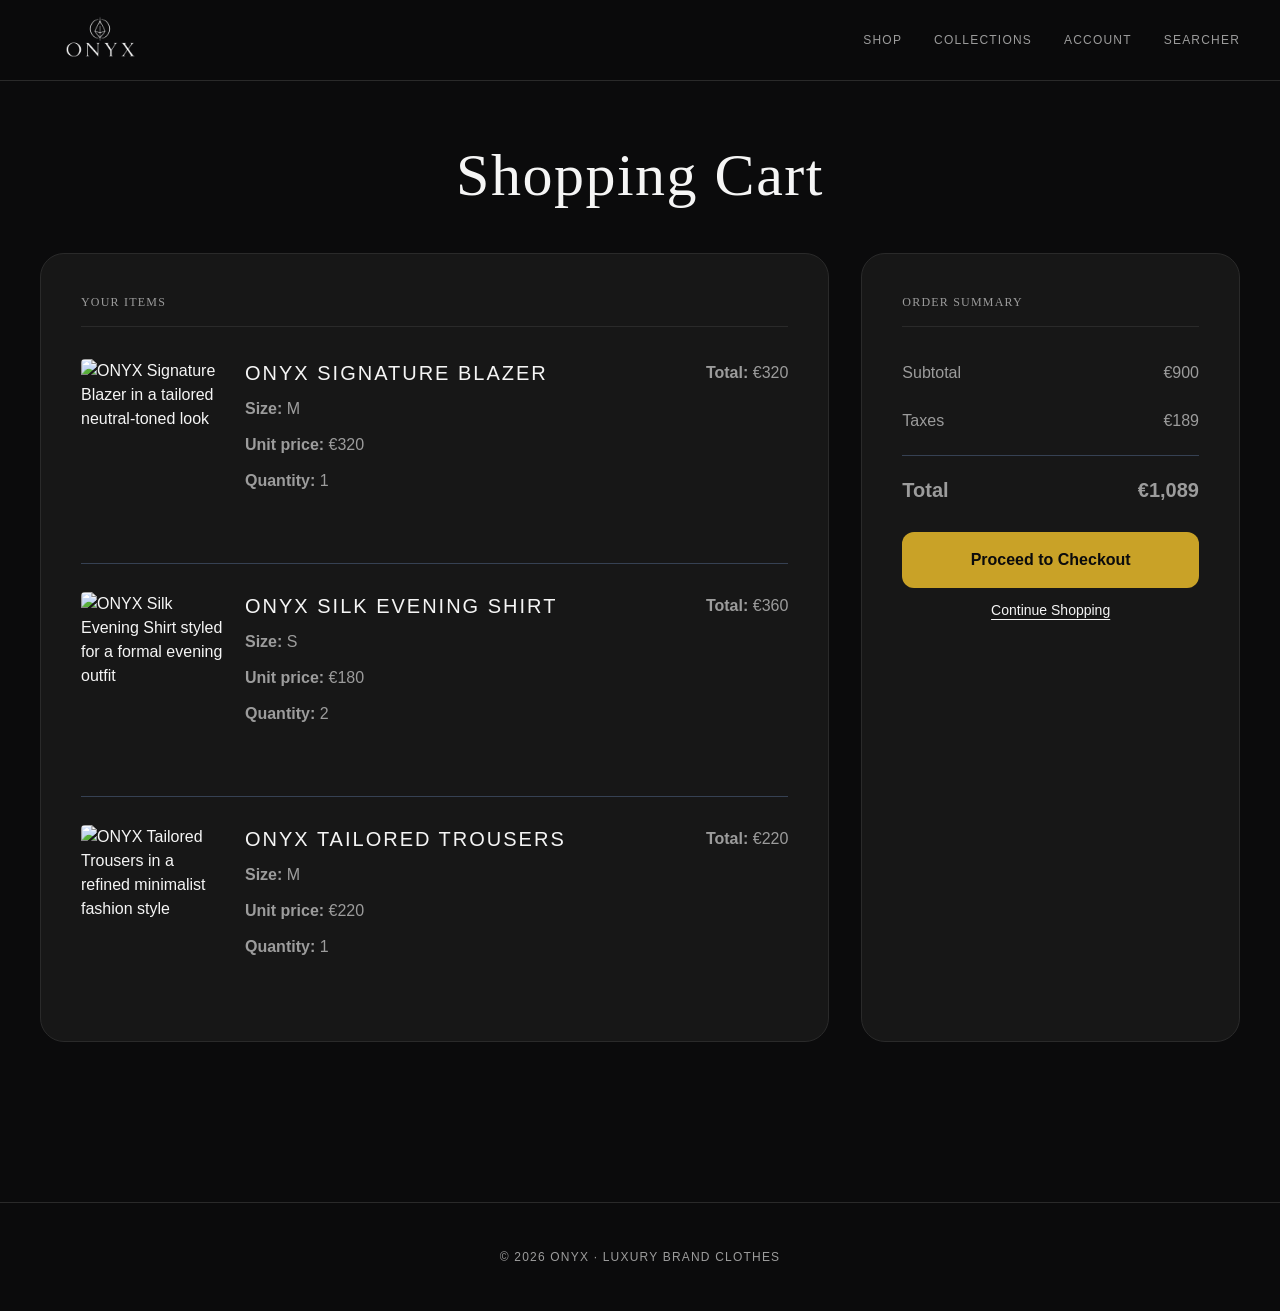
==== cart.html @ 888a8163 "Agrega carrito responsive con resumen del pedido" ====
<!DOCTYPE html>
<html lang="en">

<head>
    <meta charset="UTF-8">
    <meta name="viewport" content="width=device-width, initial-scale=1.0">
    <title>ONYX | Shopping Cart</title>

    <link rel="stylesheet" href="output.css">

    <link rel="preconnect" href="https://fonts.googleapis.com">
    <link rel="preconnect" href="https://fonts.gstatic.com" crossorigin>
    <link rel="stylesheet" href="https://fonts.googleapis.com/css2?family=Cormorant+Garamond:wght@300;400;500;600;700&display=swap">
</head>

<body>

    <!-- ================= NAVBAR ================= -->

    <header class="navbar">

        <div class="container-page nav-content">

            <a href="X" class="logo">
                <img src="ONYX_sin_fondo_en_blanco-removebg-preview.png" alt="ONYX logo" class="h-30 w-30 object-contain">
                <span class="logo-text"></span>
            </a>

            <nav aria-label="Main Navigation">

                <ul class="nav-links">

                    <li><a href="#">Shop</a></li>
                    <li><a href="#">Collections</a></li>
                    <li><a href="#">Account</a></li>
                    <li><a href="#">Searcher</a></li>

                </ul>

            </nav>

        </div>

    </header>

    <!-- ================= MAIN ================= -->

    <main class="container-page py-16">

        <h1 class="mb-12 text-center">
            Shopping Cart
        </h1>

        <div class="grid gap-8 md:grid-cols-3">

            <section aria-labelledby="your-items-heading" class="card md:col-span-2">

                <h2 id="your-items-heading" class="section-title">
                    Your Items
                </h2>

                <div class="space-y-7">

                    <article class="flex flex-col gap-4 border-b border-gray-700 pb-7 sm:flex-row sm:items-start sm:gap-5">

                        <img src="https://images.unsplash.com/photo-1594938298603-c8148c4dae35?auto=format&fit=crop&w=600&q=80" alt="ONYX Signature Blazer in a tailored neutral-toned look" class="h-44 w-full rounded object-cover sm:h-40 sm:w-32 sm:flex-shrink-0 md:h-44 md:w-36">

                        <div class="min-w-0 flex-1 space-y-2">

                            <h3 class="text-xl font-medium">
                                ONYX Signature Blazer
                            </h3>

                            <p>
                                <span class="font-semibold">Size:</span> M
                            </p>

                            <p>
                                <span class="font-semibold">Unit price:</span> €320
                            </p>

                            <p>
                                <span class="font-semibold">Quantity:</span> 1
                            </p>

                        </div>

                        <p class="sm:w-24 sm:self-start sm:text-right">
                            <span class="font-semibold">Total:</span> €320
                        </p>

                    </article>

                    <article class="flex flex-col gap-4 border-b border-gray-700 pb-7 sm:flex-row sm:items-start sm:gap-5">

                        <img src="https://images.unsplash.com/photo-1521572163474-6864f9cf17ab?auto=format&fit=crop&w=600&q=80" alt="ONYX Silk Evening Shirt styled for a formal evening outfit" class="h-44 w-full rounded object-cover sm:h-40 sm:w-32 sm:flex-shrink-0 md:h-44 md:w-36">

                        <div class="min-w-0 flex-1 space-y-2">

                            <h3 class="text-xl font-medium">
                                ONYX Silk Evening Shirt
                            </h3>

                            <p>
                                <span class="font-semibold">Size:</span> S
                            </p>

                            <p>
                                <span class="font-semibold">Unit price:</span> €180
                            </p>

                            <p>
                                <span class="font-semibold">Quantity:</span> 2
                            </p>

                        </div>

                        <p class="sm:w-24 sm:self-start sm:text-right">
                            <span class="font-semibold">Total:</span> €360
                        </p>

                    </article>

                    <article class="flex flex-col gap-4 sm:flex-row sm:items-start sm:gap-5">

                        <img src="https://images.pexels.com/photos/1300550/pexels-photo-1300550.jpeg?auto=compress&cs=tinysrgb&w=600" alt="ONYX Tailored Trousers in a refined minimalist fashion style" class="h-44 w-full rounded object-cover sm:h-40 sm:w-32 sm:flex-shrink-0 md:h-44 md:w-36">

                        <div class="min-w-0 flex-1 space-y-2">

                            <h3 class="text-xl font-medium">
                                ONYX Tailored Trousers
                            </h3>

                            <p>
                                <span class="font-semibold">Size:</span> M
                            </p>

                            <p>
                                <span class="font-semibold">Unit price:</span> €220
                            </p>

                            <p>
                                <span class="font-semibold">Quantity:</span> 1
                            </p>

                        </div>

                        <p class="sm:w-24 sm:self-start sm:text-right">
                            <span class="font-semibold">Total:</span> €220
                        </p>

                    </article>

                </div>

            </section>

            <aside aria-labelledby="order-summary-heading" class="card">

                <h2 id="order-summary-heading" class="section-title">
                    Order Summary
                </h2>

                <div class="space-y-5">

                    <p class="flex items-center justify-between">
                        <span>Subtotal</span>
                        <span>€900</span>
                    </p>

                    <p class="flex items-center justify-between">
                        <span>Taxes</span>
                        <span>€189</span>
                    </p>

                    <hr class="border-gray-700">

                    <p class="flex items-center justify-between text-xl font-semibold">
                        <span>Total</span>
                        <span>€1,089</span>
                    </p>

                    <div class="space-y-3 pt-2">

                        <a href="indexformulario.html" class="btn-primary block w-full text-center">
                            Proceed to Checkout
                        </a>

                        <a href="#" class="block text-center text-sm underline underline-offset-4">
                            Continue Shopping
                        </a>

                    </div>

                </div>

            </aside>

        </div>

    </main>

    <!-- ================= FOOTER ================= -->

    <footer class="footer">

        <div class="container-page footer-content">

            <p>© 2026 ONYX · Luxury Brand Clothes</p>

        </div>

    </footer>

</body>

</html>
---- output.css ----
/*! tailwindcss v4.3.3 | MIT License | https://tailwindcss.com */
@layer properties;
@layer theme, base, components, utilities;
@layer theme {
  :root, :host {
    --font-sans: "Inter", Arial, sans-serif;
    --font-serif: "Playfair Display", Georgia, serif;
    --font-mono: ui-monospace, SFMono-Regular, Menlo, Monaco, Consolas, "Liberation Mono",
      "Courier New", monospace;
    --color-gray-700: oklch(37.3% 0.034 259.733);
    --spacing: 0.25rem;
    --container-7xl: 80rem;
    --text-xs: 0.75rem;
    --text-xs--line-height: calc(1 / 0.75);
    --text-sm: 0.875rem;
    --text-sm--line-height: calc(1.25 / 0.875);
    --text-base: 1rem;
    --text-base--line-height: calc(1.5 / 1);
    --text-lg: 1.125rem;
    --text-lg--line-height: calc(1.75 / 1.125);
    --text-xl: 1.25rem;
    --text-xl--line-height: calc(1.75 / 1.25);
    --text-2xl: 1.5rem;
    --text-2xl--line-height: calc(2 / 1.5);
    --text-3xl: 1.875rem;
    --text-3xl--line-height: calc(2.25 / 1.875);
    --text-4xl: 2.25rem;
    --text-4xl--line-height: calc(2.5 / 2.25);
    --text-6xl: 3.75rem;
    --text-6xl--line-height: 1;
    --font-weight-medium: 500;
    --font-weight-semibold: 600;
    --tracking-wide: 0.025em;
    --tracking-widest: 0.1em;
    --radius-xl: 0.75rem;
    --radius-2xl: 1rem;
    --radius-3xl: 1.5rem;
    --blur-md: 12px;
    --default-transition-duration: 150ms;
    --default-transition-timing-function: cubic-bezier(0.4, 0, 0.2, 1);
    --default-font-family: var(--font-sans);
    --default-mono-font-family: var(--font-mono);
    --color-onyx: #0B0B0C;
    --color-surface: #171717;
    --color-surface-light: #242424;
    --color-border: #2A2A2A;
    --color-gold: #C9A227;
    --color-gold-light: #E0C15A;
    --color-text: #F5F5F5;
    --color-muted: #9C9C9C;
    --color-error: #DC2626;
  }
}
@layer base {
  *, ::after, ::before, ::backdrop, ::file-selector-button {
    box-sizing: border-box;
    margin: 0;
    padding: 0;
    border: 0 solid;
  }
  html, :host {
    line-height: 1.5;
    -webkit-text-size-adjust: 100%;
    tab-size: 4;
    font-family: var(--default-font-family, -apple-system, BlinkMacSystemFont, "Segoe UI", Roboto, "Helvetica Neue", "Noto Sans", Arial, sans-serif, "Apple Color Emoji", "Segoe UI Emoji", "Segoe UI Symbol", "Noto Color Emoji");
    font-feature-settings: var(--default-font-feature-settings, normal);
    font-variation-settings: var(--default-font-variation-settings, normal);
    -webkit-tap-highlight-color: transparent;
  }
  hr {
    height: 0;
    color: inherit;
    border-top-width: 1px;
  }
  abbr:where([title]) {
    -webkit-text-decoration: underline dotted;
    text-decoration: underline dotted;
  }
  h1, h2, h3, h4, h5, h6 {
    font-size: inherit;
    font-weight: inherit;
  }
  a {
    color: inherit;
    -webkit-text-decoration: inherit;
    text-decoration: inherit;
  }
  b, strong {
    font-weight: bolder;
  }
  code, kbd, samp, pre {
    font-family: var(--default-mono-font-family, ui-monospace, SFMono-Regular, Menlo, Monaco, Consolas, "Liberation Mono", "Courier New", monospace);
    font-feature-settings: var(--default-mono-font-feature-settings, normal);
    font-variation-settings: var(--default-mono-font-variation-settings, normal);
    font-size: 1em;
  }
  small {
    font-size: 80%;
  }
  sub, sup {
    font-size: 75%;
    line-height: 0;
    position: relative;
    vertical-align: baseline;
  }
  sub {
    bottom: -0.25em;
  }
  sup {
    top: -0.5em;
  }
  table {
    text-indent: 0;
    border-color: inherit;
    border-collapse: collapse;
  }
  :-moz-focusring:where(:not(iframe)) {
    outline: auto;
  }
  progress {
    vertical-align: baseline;
  }
  summary {
    display: list-item;
  }
  ol, ul, menu {
    list-style: none;
  }
  img, svg, video, canvas, audio, iframe, embed, object {
    display: block;
    vertical-align: middle;
  }
  img, video {
    max-width: 100%;
    height: auto;
  }
  button, input, select, optgroup, textarea, ::file-selector-button {
    font: inherit;
    font-feature-settings: inherit;
    font-variation-settings: inherit;
    letter-spacing: inherit;
    color: inherit;
    border-radius: 0;
    background-color: transparent;
    opacity: 1;
  }
  :where(select:is([multiple], [size])) optgroup {
    font-weight: bolder;
  }
  :where(select:is([multiple], [size])) optgroup option {
    padding-inline-start: 20px;
  }
  ::file-selector-button {
    margin-inline-end: 4px;
  }
  ::placeholder {
    opacity: 1;
  }
  @supports (not (-webkit-appearance: -apple-pay-button))  or (contain-intrinsic-size: 1px) {
    ::placeholder {
      color: currentcolor;
      @supports (color: color-mix(in lab, red, red)) {
        color: color-mix(in oklab, currentcolor 50%, transparent);
      }
    }
  }
  textarea {
    resize: vertical;
  }
  ::-webkit-search-decoration {
    -webkit-appearance: none;
  }
  ::-webkit-date-and-time-value {
    min-height: 1lh;
    text-align: inherit;
  }
  ::-webkit-datetime-edit {
    display: inline-flex;
  }
  ::-webkit-datetime-edit-fields-wrapper {
    padding: 0;
  }
  ::-webkit-datetime-edit, ::-webkit-datetime-edit-year-field, ::-webkit-datetime-edit-month-field, ::-webkit-datetime-edit-day-field, ::-webkit-datetime-edit-hour-field, ::-webkit-datetime-edit-minute-field, ::-webkit-datetime-edit-second-field, ::-webkit-datetime-edit-millisecond-field, ::-webkit-datetime-edit-meridiem-field {
    padding-block: 0;
  }
  ::-webkit-calendar-picker-indicator {
    line-height: 1;
  }
  :-moz-ui-invalid {
    box-shadow: none;
  }
  button, input:where([type="button"], [type="reset"], [type="submit"]), ::file-selector-button {
    appearance: button;
  }
  ::-webkit-inner-spin-button, ::-webkit-outer-spin-button {
    height: auto;
  }
  [hidden]:where(:not([hidden="until-found"])) {
    display: none !important;
  }
}
@layer utilities {
  .mb-12 {
    margin-bottom: calc(var(--spacing) * 12);
  }
  .block {
    display: block;
  }
  .flex {
    display: flex;
  }
  .grid {
    display: grid;
  }
  .h-30 {
    height: calc(var(--spacing) * 30);
  }
  .h-44 {
    height: calc(var(--spacing) * 44);
  }
  .w-30 {
    width: calc(var(--spacing) * 30);
  }
  .w-full {
    width: 100%;
  }
  .min-w-0 {
    min-width: 0px;
  }
  .flex-1 {
    flex: 1;
  }
  .flex-col {
    flex-direction: column;
  }
  .items-center {
    align-items: center;
  }
  .justify-between {
    justify-content: space-between;
  }
  .gap-4 {
    gap: calc(var(--spacing) * 4);
  }
  .gap-6 {
    gap: calc(var(--spacing) * 6);
  }
  .gap-8 {
    gap: calc(var(--spacing) * 8);
  }
  :where(.space-y-2 > :not(:last-child)) {
    --tw-space-y-reverse: 0;
    margin-block-start: calc(calc(var(--spacing) * 2) * var(--tw-space-y-reverse));
    margin-block-end: calc(calc(var(--spacing) * 2) * calc(1 - var(--tw-space-y-reverse)));
  }
  :where(.space-y-3 > :not(:last-child)) {
    --tw-space-y-reverse: 0;
    margin-block-start: calc(calc(var(--spacing) * 3) * var(--tw-space-y-reverse));
    margin-block-end: calc(calc(var(--spacing) * 3) * calc(1 - var(--tw-space-y-reverse)));
  }
  :where(.space-y-5 > :not(:last-child)) {
    --tw-space-y-reverse: 0;
    margin-block-start: calc(calc(var(--spacing) * 5) * var(--tw-space-y-reverse));
    margin-block-end: calc(calc(var(--spacing) * 5) * calc(1 - var(--tw-space-y-reverse)));
  }
  :where(.space-y-6 > :not(:last-child)) {
    --tw-space-y-reverse: 0;
    margin-block-start: calc(calc(var(--spacing) * 6) * var(--tw-space-y-reverse));
    margin-block-end: calc(calc(var(--spacing) * 6) * calc(1 - var(--tw-space-y-reverse)));
  }
  :where(.space-y-7 > :not(:last-child)) {
    --tw-space-y-reverse: 0;
    margin-block-start: calc(calc(var(--spacing) * 7) * var(--tw-space-y-reverse));
    margin-block-end: calc(calc(var(--spacing) * 7) * calc(1 - var(--tw-space-y-reverse)));
  }
  :where(.space-y-10 > :not(:last-child)) {
    --tw-space-y-reverse: 0;
    margin-block-start: calc(calc(var(--spacing) * 10) * var(--tw-space-y-reverse));
    margin-block-end: calc(calc(var(--spacing) * 10) * calc(1 - var(--tw-space-y-reverse)));
  }
  .rounded {
    border-radius: 0.25rem;
  }
  .border-b {
    border-bottom-style: var(--tw-border-style);
    border-bottom-width: 1px;
  }
  .border-gray-700 {
    border-color: var(--color-gray-700);
  }
  .object-contain {
    object-fit: contain;
  }
  .object-cover {
    object-fit: cover;
  }
  .py-16 {
    padding-block: calc(var(--spacing) * 16);
  }
  .pt-2 {
    padding-top: calc(var(--spacing) * 2);
  }
  .pb-7 {
    padding-bottom: calc(var(--spacing) * 7);
  }
  .text-center {
    text-align: center;
  }
  .text-3xl {
    font-size: var(--text-3xl);
    line-height: var(--tw-leading, var(--text-3xl--line-height));
  }
  .text-lg {
    font-size: var(--text-lg);
    line-height: var(--tw-leading, var(--text-lg--line-height));
  }
  .text-sm {
    font-size: var(--text-sm);
    line-height: var(--tw-leading, var(--text-sm--line-height));
  }
  .text-xl {
    font-size: var(--text-xl);
    line-height: var(--tw-leading, var(--text-xl--line-height));
  }
  .font-medium {
    --tw-font-weight: var(--font-weight-medium);
    font-weight: var(--font-weight-medium);
  }
  .font-semibold {
    --tw-font-weight: var(--font-weight-semibold);
    font-weight: var(--font-weight-semibold);
  }
  .tracking-\[0\.3em\] {
    --tw-tracking: 0.3em;
    letter-spacing: 0.3em;
  }
  .underline {
    text-decoration-line: underline;
  }
  .underline-offset-4 {
    text-underline-offset: 4px;
  }
  @media (width >= 40rem) {
    .sm\:h-40 {
      height: calc(var(--spacing) * 40);
    }
    .sm\:w-24 {
      width: calc(var(--spacing) * 24);
    }
    .sm\:w-32 {
      width: calc(var(--spacing) * 32);
    }
    .sm\:flex-shrink-0 {
      flex-shrink: 0;
    }
    .sm\:flex-row {
      flex-direction: row;
    }
    .sm\:items-start {
      align-items: flex-start;
    }
    .sm\:gap-5 {
      gap: calc(var(--spacing) * 5);
    }
    .sm\:self-start {
      align-self: flex-start;
    }
    .sm\:text-right {
      text-align: right;
    }
  }
  @media (width >= 48rem) {
    .md\:col-span-2 {
      grid-column: span 2 / span 2;
    }
    .md\:h-44 {
      height: calc(var(--spacing) * 44);
    }
    .md\:w-36 {
      width: calc(var(--spacing) * 36);
    }
    .md\:grid-cols-2 {
      grid-template-columns: repeat(2, minmax(0, 1fr));
    }
    .md\:grid-cols-3 {
      grid-template-columns: repeat(3, minmax(0, 1fr));
    }
  }
}
@layer base {
  html {
    scroll-behavior: smooth;
  }
  body {
    background-color: var(--color-onyx);
    font-family: var(--font-sans);
    color: var(--color-text);
    -webkit-font-smoothing: antialiased;
    -moz-osx-font-smoothing: grayscale;
  }
  h1 {
    font-family: var(--font-serif);
    font-size: var(--text-4xl);
    line-height: var(--tw-leading, var(--text-4xl--line-height));
    --tw-font-weight: var(--font-weight-medium);
    font-weight: var(--font-weight-medium);
    --tw-tracking: var(--tracking-wide);
    letter-spacing: var(--tracking-wide);
    @media (width >= 64rem) {
      font-size: var(--text-6xl);
      line-height: var(--tw-leading, var(--text-6xl--line-height));
    }
  }
  h2 {
    font-family: var(--font-serif);
    font-size: var(--text-2xl);
    line-height: var(--tw-leading, var(--text-2xl--line-height));
    --tw-font-weight: var(--font-weight-medium);
    font-weight: var(--font-weight-medium);
    --tw-tracking: var(--tracking-wide);
    letter-spacing: var(--tracking-wide);
    @media (width >= 64rem) {
      font-size: var(--text-3xl);
      line-height: var(--tw-leading, var(--text-3xl--line-height));
    }
  }
  h3 {
    font-size: var(--text-base);
    line-height: var(--tw-leading, var(--text-base--line-height));
    --tw-font-weight: var(--font-weight-medium);
    font-weight: var(--font-weight-medium);
    --tw-tracking: var(--tracking-widest);
    letter-spacing: var(--tracking-widest);
    text-transform: uppercase;
  }
  p {
    --tw-leading: calc(var(--spacing) * 7);
    line-height: calc(var(--spacing) * 7);
    color: var(--color-muted);
  }
  a {
    transition-property: color, background-color, border-color, outline-color, text-decoration-color, fill, stroke, --tw-gradient-from, --tw-gradient-via, --tw-gradient-to, opacity, box-shadow, transform, translate, scale, rotate, filter, -webkit-backdrop-filter, backdrop-filter, display, content-visibility, overlay, pointer-events;
    transition-timing-function: var(--tw-ease, var(--default-transition-timing-function));
    transition-duration: var(--tw-duration, var(--default-transition-duration));
    --tw-duration: 300ms;
    transition-duration: 300ms;
  }
}
@layer components {
  .container-page {
    margin-inline: auto;
    max-width: var(--container-7xl);
    padding-inline: calc(var(--spacing) * 6);
    @media (width >= 64rem) {
      padding-inline: calc(var(--spacing) * 10);
    }
  }
  .navbar {
    position: sticky;
    top: 0px;
    z-index: 50;
    border-bottom-style: var(--tw-border-style);
    border-bottom-width: 1px;
    border-color: var(--color-border);
    background-color: color-mix(in srgb, #0B0B0C 90%, transparent);
    @supports (color: color-mix(in lab, red, red)) {
      background-color: color-mix(in oklab, var(--color-onyx) 90%, transparent);
    }
    --tw-backdrop-blur: blur(var(--blur-md));
    -webkit-backdrop-filter: var(--tw-backdrop-blur,) var(--tw-backdrop-brightness,) var(--tw-backdrop-contrast,) var(--tw-backdrop-grayscale,) var(--tw-backdrop-hue-rotate,) var(--tw-backdrop-invert,) var(--tw-backdrop-opacity,) var(--tw-backdrop-saturate,) var(--tw-backdrop-sepia,);
    backdrop-filter: var(--tw-backdrop-blur,) var(--tw-backdrop-brightness,) var(--tw-backdrop-contrast,) var(--tw-backdrop-grayscale,) var(--tw-backdrop-hue-rotate,) var(--tw-backdrop-invert,) var(--tw-backdrop-opacity,) var(--tw-backdrop-saturate,) var(--tw-backdrop-sepia,);
  }
  .nav-content {
    display: flex;
    height: calc(var(--spacing) * 20);
    align-items: center;
    justify-content: space-between;
  }
  .nav-logo {
    font-family: var(--font-serif);
    font-size: var(--text-xl);
    line-height: var(--tw-leading, var(--text-xl--line-height));
    --tw-tracking: 0.2em;
    letter-spacing: 0.2em;
    color: var(--color-text);
    text-transform: uppercase;
  }
  .nav-links {
    display: flex;
    gap: calc(var(--spacing) * 8);
    font-size: var(--text-xs);
    line-height: var(--tw-leading, var(--text-xs--line-height));
    --tw-tracking: var(--tracking-widest);
    letter-spacing: var(--tracking-widest);
    text-transform: uppercase;
  }
  .nav-links a {
    color: var(--color-muted);
    &:hover {
      @media (hover: hover) {
        color: var(--color-gold);
      }
    }
  }
  .hero {
    display: flex;
    flex-direction: column;
    align-items: center;
    justify-content: center;
    gap: calc(var(--spacing) * 6);
    padding-block: calc(var(--spacing) * 32);
    text-align: center;
    @media (width >= 64rem) {
      padding-block: calc(var(--spacing) * 40);
    }
  }
  .hero-eyebrow {
    font-size: var(--text-xs);
    line-height: var(--tw-leading, var(--text-xs--line-height));
    --tw-tracking: 0.3em;
    letter-spacing: 0.3em;
    color: var(--color-gold);
    text-transform: uppercase;
  }
  .btn-primary {
    width: 100%;
    border-radius: var(--radius-xl);
    background-color: var(--color-gold);
    padding-block: calc(var(--spacing) * 4);
    --tw-font-weight: var(--font-weight-semibold);
    font-weight: var(--font-weight-semibold);
    color: var(--color-onyx);
    transition-property: color, background-color, border-color, outline-color, text-decoration-color, fill, stroke, --tw-gradient-from, --tw-gradient-via, --tw-gradient-to, opacity, box-shadow, transform, translate, scale, rotate, filter, -webkit-backdrop-filter, backdrop-filter, display, content-visibility, overlay, pointer-events;
    transition-timing-function: var(--tw-ease, var(--default-transition-timing-function));
    transition-duration: var(--tw-duration, var(--default-transition-duration));
    --tw-duration: 300ms;
    transition-duration: 300ms;
    &:hover {
      @media (hover: hover) {
        scale: 1.02;
      }
    }
    &:hover {
      @media (hover: hover) {
        background-color: var(--color-gold-light);
      }
    }
  }
  .btn-outline {
    width: 100%;
    border-radius: var(--radius-xl);
    border-style: var(--tw-border-style);
    border-width: 1px;
    border-color: var(--color-border);
    background-color: transparent;
    padding-block: calc(var(--spacing) * 4);
    --tw-font-weight: var(--font-weight-semibold);
    font-weight: var(--font-weight-semibold);
    color: var(--color-text);
    transition-property: color, background-color, border-color, outline-color, text-decoration-color, fill, stroke, --tw-gradient-from, --tw-gradient-via, --tw-gradient-to, opacity, box-shadow, transform, translate, scale, rotate, filter, -webkit-backdrop-filter, backdrop-filter, display, content-visibility, overlay, pointer-events;
    transition-timing-function: var(--tw-ease, var(--default-transition-timing-function));
    transition-duration: var(--tw-duration, var(--default-transition-duration));
    --tw-duration: 300ms;
    transition-duration: 300ms;
    &:hover {
      @media (hover: hover) {
        border-color: var(--color-gold);
      }
    }
    &:hover {
      @media (hover: hover) {
        color: var(--color-gold);
      }
    }
  }
  .btn-link {
    display: inline-flex;
    align-items: center;
    gap: calc(var(--spacing) * 2);
    border-bottom-style: var(--tw-border-style);
    border-bottom-width: 1px;
    border-color: transparent;
    font-size: var(--text-sm);
    line-height: var(--tw-leading, var(--text-sm--line-height));
    --tw-tracking: var(--tracking-widest);
    letter-spacing: var(--tracking-widest);
    color: var(--color-text);
    text-transform: uppercase;
    &:hover {
      @media (hover: hover) {
        border-color: var(--color-gold);
      }
    }
    &:hover {
      @media (hover: hover) {
        color: var(--color-gold);
      }
    }
  }
  .card {
    border-radius: var(--radius-3xl);
    border-style: var(--tw-border-style);
    border-width: 1px;
    border-color: var(--color-border);
    background-color: var(--color-surface);
    padding: calc(var(--spacing) * 10);
  }
  .product-grid {
    display: grid;
    grid-template-columns: repeat(2, minmax(0, 1fr));
    gap: calc(var(--spacing) * 6);
    @media (width >= 64rem) {
      grid-template-columns: repeat(4, minmax(0, 1fr));
    }
    @media (width >= 64rem) {
      gap: calc(var(--spacing) * 10);
    }
  }
  .product-card {
    display: flex;
    flex-direction: column;
    gap: calc(var(--spacing) * 3);
  }
  .product-image {
    aspect-ratio: 1 / 1;
    width: 100%;
    overflow: hidden;
    border-radius: var(--radius-2xl);
    border-style: var(--tw-border-style);
    border-width: 1px;
    border-color: var(--color-border);
    background-color: var(--color-surface);
  }
  .product-image img {
    height: 100%;
    width: 100%;
    object-fit: cover;
    transition-property: color, background-color, border-color, outline-color, text-decoration-color, fill, stroke, --tw-gradient-from, --tw-gradient-via, --tw-gradient-to, opacity, box-shadow, transform, translate, scale, rotate, filter, -webkit-backdrop-filter, backdrop-filter, display, content-visibility, overlay, pointer-events;
    transition-timing-function: var(--tw-ease, var(--default-transition-timing-function));
    transition-duration: var(--tw-duration, var(--default-transition-duration));
    --tw-duration: 500ms;
    transition-duration: 500ms;
    &:hover {
      @media (hover: hover) {
        --tw-scale-x: 105%;
        --tw-scale-y: 105%;
        --tw-scale-z: 105%;
        scale: var(--tw-scale-x) var(--tw-scale-y);
      }
    }
  }
  .product-name {
    font-size: var(--text-sm);
    line-height: var(--tw-leading, var(--text-sm--line-height));
    --tw-tracking: var(--tracking-widest);
    letter-spacing: var(--tracking-widest);
    color: var(--color-text);
    text-transform: uppercase;
  }
  .product-price {
    font-size: var(--text-sm);
    line-height: var(--tw-leading, var(--text-sm--line-height));
    color: var(--color-gold);
  }
  label {
    margin-bottom: calc(var(--spacing) * 2);
    display: block;
    font-size: var(--text-xs);
    line-height: var(--tw-leading, var(--text-xs--line-height));
    --tw-tracking: var(--tracking-widest);
    letter-spacing: var(--tracking-widest);
    color: var(--color-muted);
    text-transform: uppercase;
  }
  input, select {
    width: 100%;
    border-radius: var(--radius-xl);
    border-style: var(--tw-border-style);
    border-width: 1px;
    border-color: var(--color-border);
    background-color: var(--color-surface-light);
    padding-inline: calc(var(--spacing) * 5);
    padding-block: calc(var(--spacing) * 4);
    color: var(--color-text);
    transition-property: color, background-color, border-color, outline-color, text-decoration-color, fill, stroke, --tw-gradient-from, --tw-gradient-via, --tw-gradient-to, opacity, box-shadow, transform, translate, scale, rotate, filter, -webkit-backdrop-filter, backdrop-filter, display, content-visibility, overlay, pointer-events;
    transition-timing-function: var(--tw-ease, var(--default-transition-timing-function));
    transition-duration: var(--tw-duration, var(--default-transition-duration));
    &::placeholder {
      color: var(--color-muted);
    }
  }
  input:focus, select:focus {
    border-color: var(--color-gold);
    --tw-ring-shadow: var(--tw-ring-inset,) 0 0 0 calc(2px + var(--tw-ring-offset-width)) var(--tw-ring-color, currentcolor);
    box-shadow: var(--tw-inset-shadow), var(--tw-inset-ring-shadow), var(--tw-ring-offset-shadow), var(--tw-ring-shadow), var(--tw-shadow);
    --tw-ring-color: var(--color-gold);
    --tw-outline-style: none;
    outline-style: none;
  }
  .required {
    margin-left: var(--spacing);
    color: var(--color-error);
  }
  .required-text {
    font-size: var(--text-sm);
    line-height: var(--tw-leading, var(--text-sm--line-height));
    color: var(--color-error);
  }
  .section-title {
    margin-bottom: calc(var(--spacing) * 8);
    border-bottom-style: var(--tw-border-style);
    border-bottom-width: 1px;
    border-color: var(--color-border);
    padding-bottom: calc(var(--spacing) * 4);
    font-size: var(--text-xs);
    line-height: var(--tw-leading, var(--text-xs--line-height));
    --tw-tracking: var(--tracking-widest);
    letter-spacing: var(--tracking-widest);
    color: var(--color-muted);
    text-transform: uppercase;
  }
  .grid-2 {
    display: grid;
    gap: calc(var(--spacing) * 10);
    @media (width >= 64rem) {
      grid-template-columns: repeat(2, minmax(0, 1fr));
    }
  }
  .summary {
    position: sticky;
    top: calc(var(--spacing) * 28);
    border-radius: var(--radius-3xl);
    border-style: var(--tw-border-style);
    border-width: 1px;
    border-color: var(--color-border);
    background-color: var(--color-surface);
    padding: calc(var(--spacing) * 8);
  }
  .footer {
    margin-top: calc(var(--spacing) * 24);
    border-top-style: var(--tw-border-style);
    border-top-width: 1px;
    border-color: var(--color-border);
    background-color: var(--color-onyx);
  }
  .footer-content {
    padding-block: calc(var(--spacing) * 10);
    text-align: center;
    font-size: var(--text-xs);
    line-height: var(--tw-leading, var(--text-xs--line-height));
    --tw-tracking: var(--tracking-widest);
    letter-spacing: var(--tracking-widest);
    color: var(--color-muted);
    text-transform: uppercase;
  }
}
@property --tw-space-y-reverse {
  syntax: "*";
  inherits: false;
  initial-value: 0;
}
@property --tw-border-style {
  syntax: "*";
  inherits: false;
  initial-value: solid;
}
@property --tw-font-weight {
  syntax: "*";
  inherits: false;
}
@property --tw-tracking {
  syntax: "*";
  inherits: false;
}
@property --tw-leading {
  syntax: "*";
  inherits: false;
}
@property --tw-duration {
  syntax: "*";
  inherits: false;
}
@property --tw-backdrop-blur {
  syntax: "*";
  inherits: false;
}
@property --tw-backdrop-brightness {
  syntax: "*";
  inherits: false;
}
@property --tw-backdrop-contrast {
  syntax: "*";
  inherits: false;
}
@property --tw-backdrop-grayscale {
  syntax: "*";
  inherits: false;
}
@property --tw-backdrop-hue-rotate {
  syntax: "*";
  inherits: false;
}
@property --tw-backdrop-invert {
  syntax: "*";
  inherits: false;
}
@property --tw-backdrop-opacity {
  syntax: "*";
  inherits: false;
}
@property --tw-backdrop-saturate {
  syntax: "*";
  inherits: false;
}
@property --tw-backdrop-sepia {
  syntax: "*";
  inherits: false;
}
@property --tw-scale-x {
  syntax: "*";
  inherits: false;
  initial-value: 1;
}
@property --tw-scale-y {
  syntax: "*";
  inherits: false;
  initial-value: 1;
}
@property --tw-scale-z {
  syntax: "*";
  inherits: false;
  initial-value: 1;
}
@property --tw-shadow {
  syntax: "*";
  inherits: false;
  initial-value: 0 0 #0000;
}
@property --tw-shadow-color {
  syntax: "*";
  inherits: false;
}
@property --tw-shadow-alpha {
  syntax: "<percentage>";
  inherits: false;
  initial-value: 100%;
}
@property --tw-inset-shadow {
  syntax: "*";
  inherits: false;
  initial-value: 0 0 #0000;
}
@property --tw-inset-shadow-color {
  syntax: "*";
  inherits: false;
}
@property --tw-inset-shadow-alpha {
  syntax: "<percentage>";
  inherits: false;
  initial-value: 100%;
}
@property --tw-ring-color {
  syntax: "*";
  inherits: false;
}
@property --tw-ring-shadow {
  syntax: "*";
  inherits: false;
  initial-value: 0 0 #0000;
}
@property --tw-inset-ring-color {
  syntax: "*";
  inherits: false;
}
@property --tw-inset-ring-shadow {
  syntax: "*";
  inherits: false;
  initial-value: 0 0 #0000;
}
@property --tw-ring-inset {
  syntax: "*";
  inherits: false;
}
@property --tw-ring-offset-width {
  syntax: "<length>";
  inherits: false;
  initial-value: 0px;
}
@property --tw-ring-offset-color {
  syntax: "*";
  inherits: false;
  initial-value: #fff;
}
@property --tw-ring-offset-shadow {
  syntax: "*";
  inherits: false;
  initial-value: 0 0 #0000;
}
@layer properties {
  @supports ((-webkit-hyphens: none) and (not (margin-trim: inline))) or ((-moz-orient: inline) and (not (color:rgb(from red r g b)))) {
    *, ::before, ::after, ::backdrop {
      --tw-space-y-reverse: 0;
      --tw-border-style: solid;
      --tw-font-weight: initial;
      --tw-tracking: initial;
      --tw-leading: initial;
      --tw-duration: initial;
      --tw-backdrop-blur: initial;
      --tw-backdrop-brightness: initial;
      --tw-backdrop-contrast: initial;
      --tw-backdrop-grayscale: initial;
      --tw-backdrop-hue-rotate: initial;
      --tw-backdrop-invert: initial;
      --tw-backdrop-opacity: initial;
      --tw-backdrop-saturate: initial;
      --tw-backdrop-sepia: initial;
      --tw-scale-x: 1;
      --tw-scale-y: 1;
      --tw-scale-z: 1;
      --tw-shadow: 0 0 #0000;
      --tw-shadow-color: initial;
      --tw-shadow-alpha: 100%;
      --tw-inset-shadow: 0 0 #0000;
      --tw-inset-shadow-color: initial;
      --tw-inset-shadow-alpha: 100%;
      --tw-ring-color: initial;
      --tw-ring-shadow: 0 0 #0000;
      --tw-inset-ring-color: initial;
      --tw-inset-ring-shadow: 0 0 #0000;
      --tw-ring-inset: initial;
      --tw-ring-offset-width: 0px;
      --tw-ring-offset-color: #fff;
      --tw-ring-offset-shadow: 0 0 #0000;
    }
  }
}
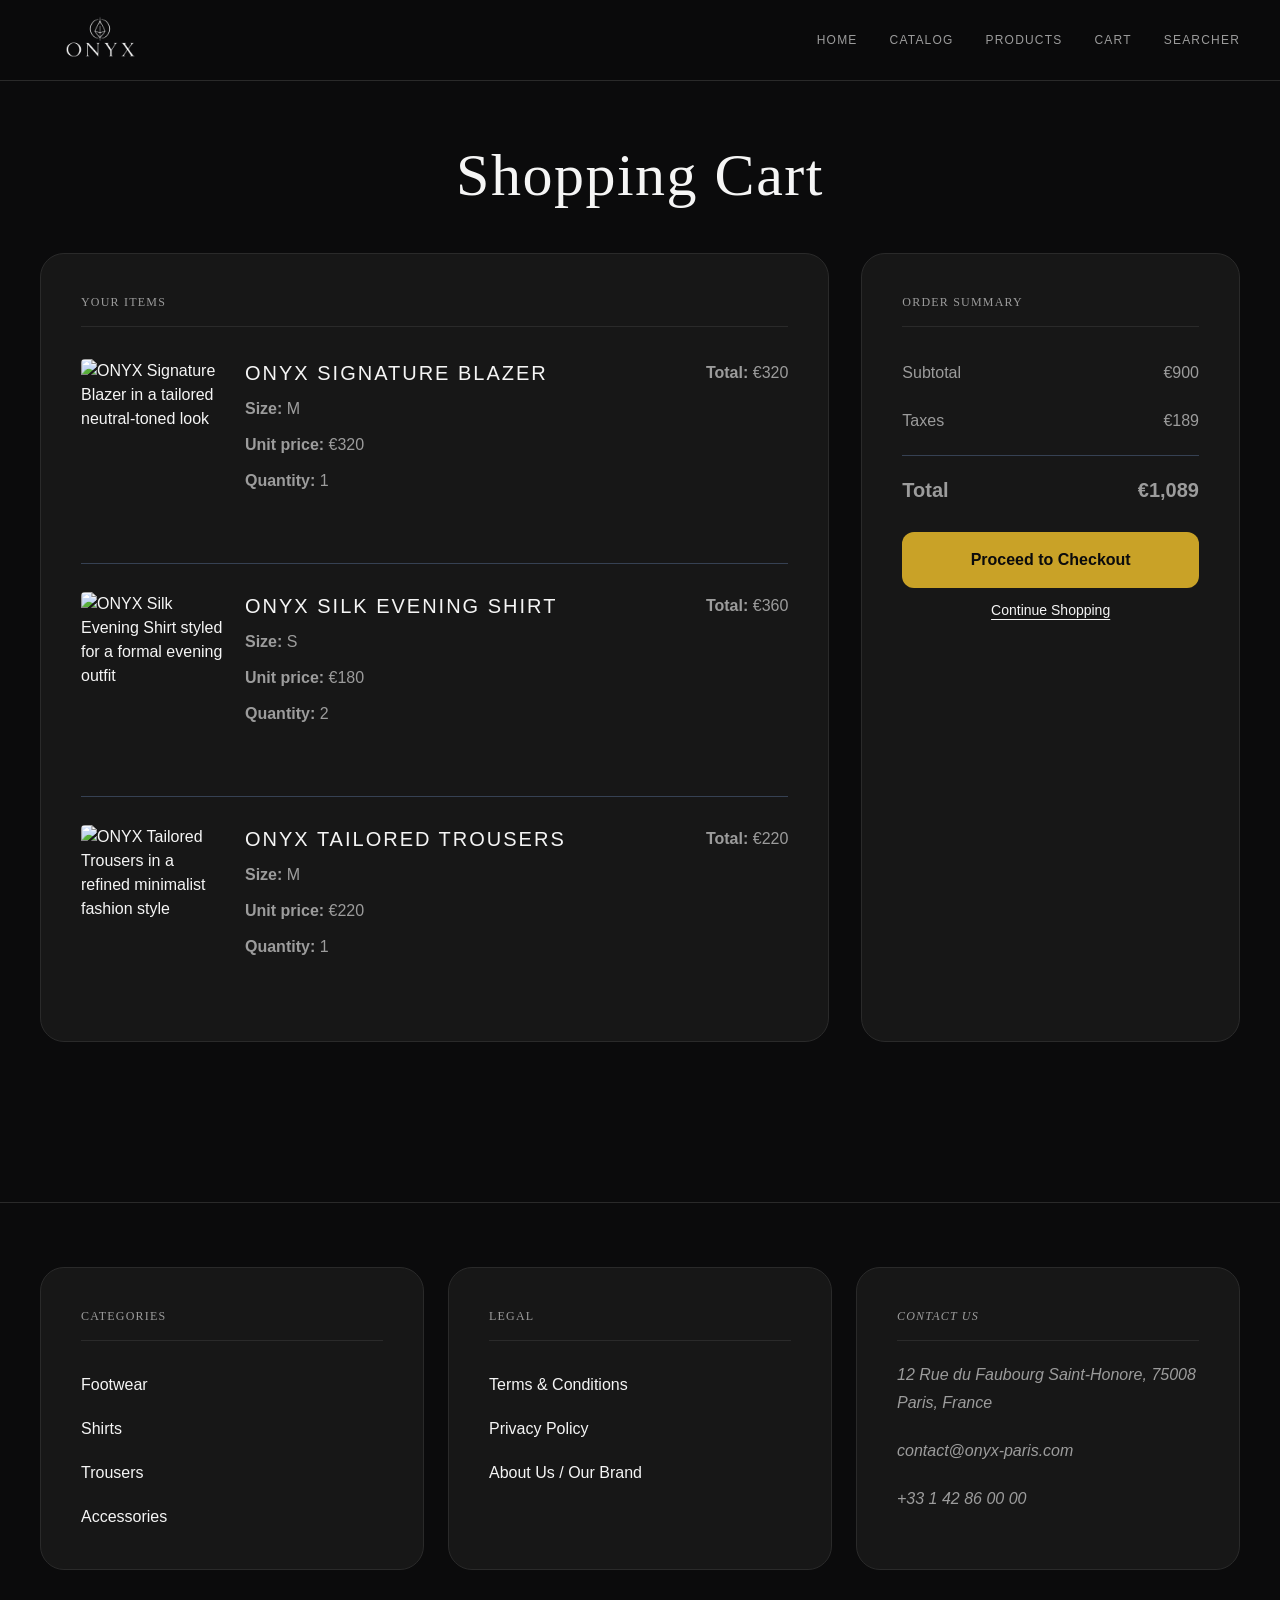
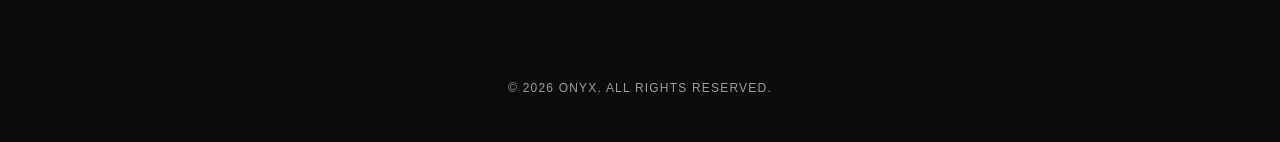
==== commit 6254b353: "añadido cart faltaria responsive y catalog" ====
--- a/cart.html
+++ b/cart.html
@@ -30,10 +30,11 @@
 
                 <ul class="nav-links">
 
-                    <li><a href="#">Shop</a></li>
-                    <li><a href="#">Collections</a></li>
-                    <li><a href="#">Account</a></li>
-                    <li><a href="#">Searcher</a></li>
+                    <li><a href="index.html">Home</a></li>
+                    <li><a href="/">Catalog</a></li>
+                    <li><a href="index-product.html">Products</a></li>
+                    <li><a href="cart.html">Cart</a></li>
+                    <li><a href="product-search.html">Searcher</a></li>
 
                 </ul>
 
@@ -202,16 +203,210 @@
 
     <!-- ================= FOOTER ================= -->
 
+    <!-- ================= FOOTER ================= -->
+
     <footer class="footer">
-
-        <div class="container-page footer-content">
-
-            <p>© 2026 ONYX · Luxury Brand Clothes</p>
-
+        <div class="container-page py-16">
+
+            <div class="grid gap-6 md:grid-cols-3">
+                <nav aria-label="Product categories" class="card">
+                    <h2 class="section-title">Categories</h2>
+                    <ul class="space-y-5">
+                    <li><a href="/category/footwear">Footwear</a></li>
+                    <li><a href="/category/shirts">Shirts</a></li>
+                    <li><a href="/category/trousers">Trousers</a></li>
+                    <li><a href="/category/accessories">Accessories</a></li>
+                    </ul>
+                </nav>
+
+                <nav aria-label="Legal" class="card">
+                    <h2 class="section-title">Legal</h2>
+                    <ul class="space-y-5">
+                    <li><a href="/terms">Terms &amp; Conditions</a></li>
+                    <li><a href="/privacy">Privacy Policy</a></li>
+                    <li><a href="/about">About Us / Our Brand</a></li>
+                    </ul>
+                </nav>
+
+                <address class="card space-y-5">
+                    <h2 class="section-title">Contact Us</h2>
+                    <p>12 Rue du Faubourg Saint-Honore, 75008 Paris, France</p>
+                    <p><a href="mailto:contact@onyx-paris.com">contact@onyx-paris.com</a></p>
+                    <p><a href="tel:+33142860000">+33 1 42 86 00 00</a></p>
+                </address>
+            </div>
         </div>
 
+        <div class="footer-content footer-bottom">
+            <p>&copy; 2026 Onyx. All rights reserved.</p>
+        </div>
     </footer>
 
+    <script type="application/ld+json">
+    {
+        "@context": "https://schema.org",
+        "@graph": [
+            {
+                "@type": "Organization",
+                "name": "Onyx",
+                "url": "https://www.onyx-paris.com/",
+                "logo": "https://www.onyx-paris.com/assets/logo-onyx.svg",
+                "description": "Onyx is a French luxury clothing house offering tailored menswear, elegant womenswear, and timeless accessories crafted in Paris.",
+                "address": {
+                    "@type": "PostalAddress",
+                    "streetAddress": "12 Rue du Faubourg Saint-Honoré",
+                    "addressLocality": "Paris",
+                    "postalCode": "75008",
+                    "addressCountry": "FR"
+                },
+                "email": "contact@onyx-paris.com",
+                "telephone": "+33142860000",
+                "sameAs": []
+            },
+            {
+                "@type": "ItemList",
+                "name": "Summer Season 2026 New Arrivals",
+                "itemListElement": [
+                    {
+                        "@type": "ListItem",
+                        "position": 1,
+                        "item": {
+                            "@type": "Product",
+                            "name": "Men's Ivory Linen Shirt",
+                            "image": "https://www.onyx-paris.com/assets/NS%20mens%20premium%20tshirt.png",
+                            "description": "A breathable ivory linen shirt with a soft texture, rolled cuffs and a polished summer silhouette.",
+                            "offers": {
+                                "@type": "Offer",
+                                "priceCurrency": "EUR",
+                                "price": "245",
+                                "availability": "https://schema.org/InStock"
+                            }
+                        }
+                    },
+                    {
+                        "@type": "ListItem",
+                        "position": 2,
+                        "item": {
+                            "@type": "Product",
+                            "name": "Men's Tailored Linen Trousers",
+                            "image": "https://www.onyx-paris.com/assets/NS%20%20mens%20premium%20trousers.png",
+                            "description": "Tailored beige linen trousers with sharp front pleats, a clean waistband and a lightweight warm-weather finish.",
+                            "offers": {
+                                "@type": "Offer",
+                                "priceCurrency": "EUR",
+                                "price": "320",
+                                "availability": "https://schema.org/InStock"
+                            }
+                        }
+                    },
+                    {
+                        "@type": "ListItem",
+                        "position": 3,
+                        "item": {
+                            "@type": "Product",
+                            "name": "Women's Sage Satin Summer Dress",
+                            "image": "https://www.onyx-paris.com/assets/NS%20women%20summer%20dress.png",
+                            "description": "A sage satin midi dress with a fluid skirt, gathered bodice and elegant movement for summer occasions.",
+                            "offers": {
+                                "@type": "Offer",
+                                "priceCurrency": "EUR",
+                                "price": "480",
+                                "availability": "https://schema.org/InStock"
+                            }
+                        }
+                    },
+                    {
+                        "@type": "ListItem",
+                        "position": 4,
+                        "item": {
+                            "@type": "Product",
+                            "name": "Women's Wide-Brim Straw Hat",
+                            "image": "https://www.onyx-paris.com/assets/NS%20womens%20Sun%20Hat%20BG%20good.png",
+                            "description": "A woven straw sun hat with a structured crown, generous brim and black ribbon trim for elegant sun protection.",
+                            "offers": {
+                                "@type": "Offer",
+                                "priceCurrency": "EUR",
+                                "price": "165",
+                                "availability": "https://schema.org/InStock"
+                            }
+                        }
+                    }
+                ]
+            },
+            {
+                "@type": "ItemList",
+                "name": "Top Sellers",
+                "itemListElement": [
+                    {
+                        "@type": "ListItem",
+                        "position": 1,
+                        "item": {
+                            "@type": "Product",
+                            "name": "Men's Taupe Linen Shirt",
+                            "image": "https://www.onyx-paris.com/assets/Top%20Sales%20men%20shirt%20lino.jpg",
+                            "description": "A lightweight taupe linen shirt with an open collar, natural texture and an easy refined fit.",
+                            "offers": {
+                                "@type": "Offer",
+                                "priceCurrency": "EUR",
+                                "price": "365",
+                                "availability": "https://schema.org/InStock"
+                            }
+                        }
+                    },
+                    {
+                        "@type": "ListItem",
+                        "position": 2,
+                        "item": {
+                            "@type": "Product",
+                            "name": "Women's Red Cocktail Dress",
+                            "image": "https://www.onyx-paris.com/assets/Top%20Sales%20woman%20red%20dress.jpg",
+                            "description": "A fitted red cocktail dress with a clean square neckline, sculpted drape and modern asymmetric hemline.",
+                            "offers": {
+                                "@type": "Offer",
+                                "priceCurrency": "EUR",
+                                "price": "620",
+                                "availability": "https://schema.org/InStock"
+                            }
+                        }
+                    },
+                    {
+                        "@type": "ListItem",
+                        "position": 3,
+                        "item": {
+                            "@type": "Product",
+                            "name": "Brown Leather Sandals",
+                            "image": "https://www.onyx-paris.com/assets/Top%20Sales%20leather%20sandals.jpg",
+                            "description": "Flat brown leather sandals with crossover straps, a secure slingback buckle and artisan-inspired finishing.",
+                            "offers": {
+                                "@type": "Offer",
+                                "priceCurrency": "EUR",
+                                "price": "590",
+                                "availability": "https://schema.org/InStock"
+                            }
+                        }
+                    },
+                    {
+                        "@type": "ListItem",
+                        "position": 4,
+                        "item": {
+                            "@type": "Product",
+                            "name": "Structured Raffia Handbag",
+                            "image": "https://www.onyx-paris.com/assets/Top%20Sales%20rafia%20bag.jpg",
+                            "description": "A structured raffia handbag with smooth tan leather trim, top handle and polished gold-tone clasp.",
+                            "offers": {
+                                "@type": "Offer",
+                                "priceCurrency": "EUR",
+                                "price": "890",
+                                "availability": "https://schema.org/InStock"
+                            }
+                        }
+                    }
+                ]
+            }
+        ]
+    }
+    </script>
+
 </body>
 
 </html>
--- a/output.css
+++ b/output.css
@@ -8,6 +8,7 @@
     --font-mono: ui-monospace, SFMono-Regular, Menlo, Monaco, Consolas, "Liberation Mono",
       "Courier New", monospace;
     --color-gray-700: oklch(37.3% 0.034 259.733);
+    --color-black: #000;
     --spacing: 0.25rem;
     --container-7xl: 80rem;
     --text-xs: 0.75rem;
@@ -32,6 +33,7 @@
     --font-weight-semibold: 600;
     --tracking-wide: 0.025em;
     --tracking-widest: 0.1em;
+    --radius-lg: 0.5rem;
     --radius-xl: 0.75rem;
     --radius-2xl: 1rem;
     --radius-3xl: 1.5rem;
@@ -200,6 +202,15 @@
   }
 }
 @layer utilities {
+  .mt-2 {
+    margin-top: calc(var(--spacing) * 2);
+  }
+  .mt-4 {
+    margin-top: calc(var(--spacing) * 4);
+  }
+  .mt-6 {
+    margin-top: calc(var(--spacing) * 6);
+  }
   .mb-12 {
     margin-bottom: calc(var(--spacing) * 12);
   }
@@ -229,6 +240,9 @@
   }
   .flex-1 {
     flex: 1;
+  }
+  .transform {
+    transform: var(--tw-rotate-x,) var(--tw-rotate-y,) var(--tw-rotate-z,) var(--tw-skew-x,) var(--tw-skew-y,);
   }
   .flex-col {
     flex-direction: column;
@@ -258,6 +272,11 @@
     margin-block-start: calc(calc(var(--spacing) * 3) * var(--tw-space-y-reverse));
     margin-block-end: calc(calc(var(--spacing) * 3) * calc(1 - var(--tw-space-y-reverse)));
   }
+  :where(.space-y-4 > :not(:last-child)) {
+    --tw-space-y-reverse: 0;
+    margin-block-start: calc(calc(var(--spacing) * 4) * var(--tw-space-y-reverse));
+    margin-block-end: calc(calc(var(--spacing) * 4) * calc(1 - var(--tw-space-y-reverse)));
+  }
   :where(.space-y-5 > :not(:last-child)) {
     --tw-space-y-reverse: 0;
     margin-block-start: calc(calc(var(--spacing) * 5) * var(--tw-space-y-reverse));
@@ -273,6 +292,11 @@
     margin-block-start: calc(calc(var(--spacing) * 7) * var(--tw-space-y-reverse));
     margin-block-end: calc(calc(var(--spacing) * 7) * calc(1 - var(--tw-space-y-reverse)));
   }
+  :where(.space-y-8 > :not(:last-child)) {
+    --tw-space-y-reverse: 0;
+    margin-block-start: calc(calc(var(--spacing) * 8) * var(--tw-space-y-reverse));
+    margin-block-end: calc(calc(var(--spacing) * 8) * calc(1 - var(--tw-space-y-reverse)));
+  }
   :where(.space-y-10 > :not(:last-child)) {
     --tw-space-y-reverse: 0;
     margin-block-start: calc(calc(var(--spacing) * 10) * var(--tw-space-y-reverse));
@@ -281,6 +305,13 @@
   .rounded {
     border-radius: 0.25rem;
   }
+  .rounded-lg {
+    border-radius: var(--radius-lg);
+  }
+  .border {
+    border-style: var(--tw-border-style);
+    border-width: 1px;
+  }
   .border-b {
     border-bottom-style: var(--tw-border-style);
     border-bottom-width: 1px;
@@ -306,9 +337,13 @@
   .text-center {
     text-align: center;
   }
-  .text-3xl {
-    font-size: var(--text-3xl);
-    line-height: var(--tw-leading, var(--text-3xl--line-height));
+  .text-2xl {
+    font-size: var(--text-2xl);
+    line-height: var(--tw-leading, var(--text-2xl--line-height));
+  }
+  .text-base {
+    font-size: var(--text-base);
+    line-height: var(--tw-leading, var(--text-base--line-height));
   }
   .text-lg {
     font-size: var(--text-lg);
@@ -330,15 +365,23 @@
     --tw-font-weight: var(--font-weight-semibold);
     font-weight: var(--font-weight-semibold);
   }
-  .tracking-\[0\.3em\] {
-    --tw-tracking: 0.3em;
-    letter-spacing: 0.3em;
+  .line-through {
+    text-decoration-line: line-through;
   }
   .underline {
     text-decoration-line: underline;
   }
   .underline-offset-4 {
     text-underline-offset: 4px;
+  }
+  .outline {
+    outline-style: var(--tw-outline-style);
+    outline-width: 1px;
+  }
+  .transition {
+    transition-property: color, background-color, border-color, outline-color, text-decoration-color, fill, stroke, --tw-gradient-from, --tw-gradient-via, --tw-gradient-to, opacity, box-shadow, transform, translate, scale, rotate, filter, -webkit-backdrop-filter, backdrop-filter, display, content-visibility, overlay, pointer-events;
+    transition-timing-function: var(--tw-ease, var(--default-transition-timing-function));
+    transition-duration: var(--tw-duration, var(--default-transition-duration));
   }
   @media (width >= 40rem) {
     .sm\:h-40 {
@@ -384,6 +427,30 @@
     }
     .md\:grid-cols-3 {
       grid-template-columns: repeat(3, minmax(0, 1fr));
+    }
+    .md\:gap-0 {
+      gap: 0px;
+    }
+    .md\:border-r {
+      border-right-style: var(--tw-border-style);
+      border-right-width: 1px;
+    }
+    .md\:border-black\/20 {
+      border-color: color-mix(in srgb, #000 20%, transparent);
+    }
+    @supports (color: color-mix(in lab, red, red)) {
+      .md\:border-black\/20 {
+        border-color: color-mix(in oklab, var(--color-black) 20%, transparent);
+      }
+    }
+    .md\:px-6 {
+      padding-inline: calc(var(--spacing) * 6);
+    }
+    .md\:pr-6 {
+      padding-right: calc(var(--spacing) * 6);
+    }
+    .md\:pl-6 {
+      padding-left: calc(var(--spacing) * 6);
     }
   }
 }
@@ -754,6 +821,26 @@
     text-transform: uppercase;
   }
 }
+@property --tw-rotate-x {
+  syntax: "*";
+  inherits: false;
+}
+@property --tw-rotate-y {
+  syntax: "*";
+  inherits: false;
+}
+@property --tw-rotate-z {
+  syntax: "*";
+  inherits: false;
+}
+@property --tw-skew-x {
+  syntax: "*";
+  inherits: false;
+}
+@property --tw-skew-y {
+  syntax: "*";
+  inherits: false;
+}
 @property --tw-space-y-reverse {
   syntax: "*";
   inherits: false;
@@ -767,6 +854,11 @@
 @property --tw-font-weight {
   syntax: "*";
   inherits: false;
+}
+@property --tw-outline-style {
+  syntax: "*";
+  inherits: false;
+  initial-value: solid;
 }
 @property --tw-tracking {
   syntax: "*";
@@ -899,9 +991,15 @@
 @layer properties {
   @supports ((-webkit-hyphens: none) and (not (margin-trim: inline))) or ((-moz-orient: inline) and (not (color:rgb(from red r g b)))) {
     *, ::before, ::after, ::backdrop {
+      --tw-rotate-x: initial;
+      --tw-rotate-y: initial;
+      --tw-rotate-z: initial;
+      --tw-skew-x: initial;
+      --tw-skew-y: initial;
       --tw-space-y-reverse: 0;
       --tw-border-style: solid;
       --tw-font-weight: initial;
+      --tw-outline-style: solid;
       --tw-tracking: initial;
       --tw-leading: initial;
       --tw-duration: initial;
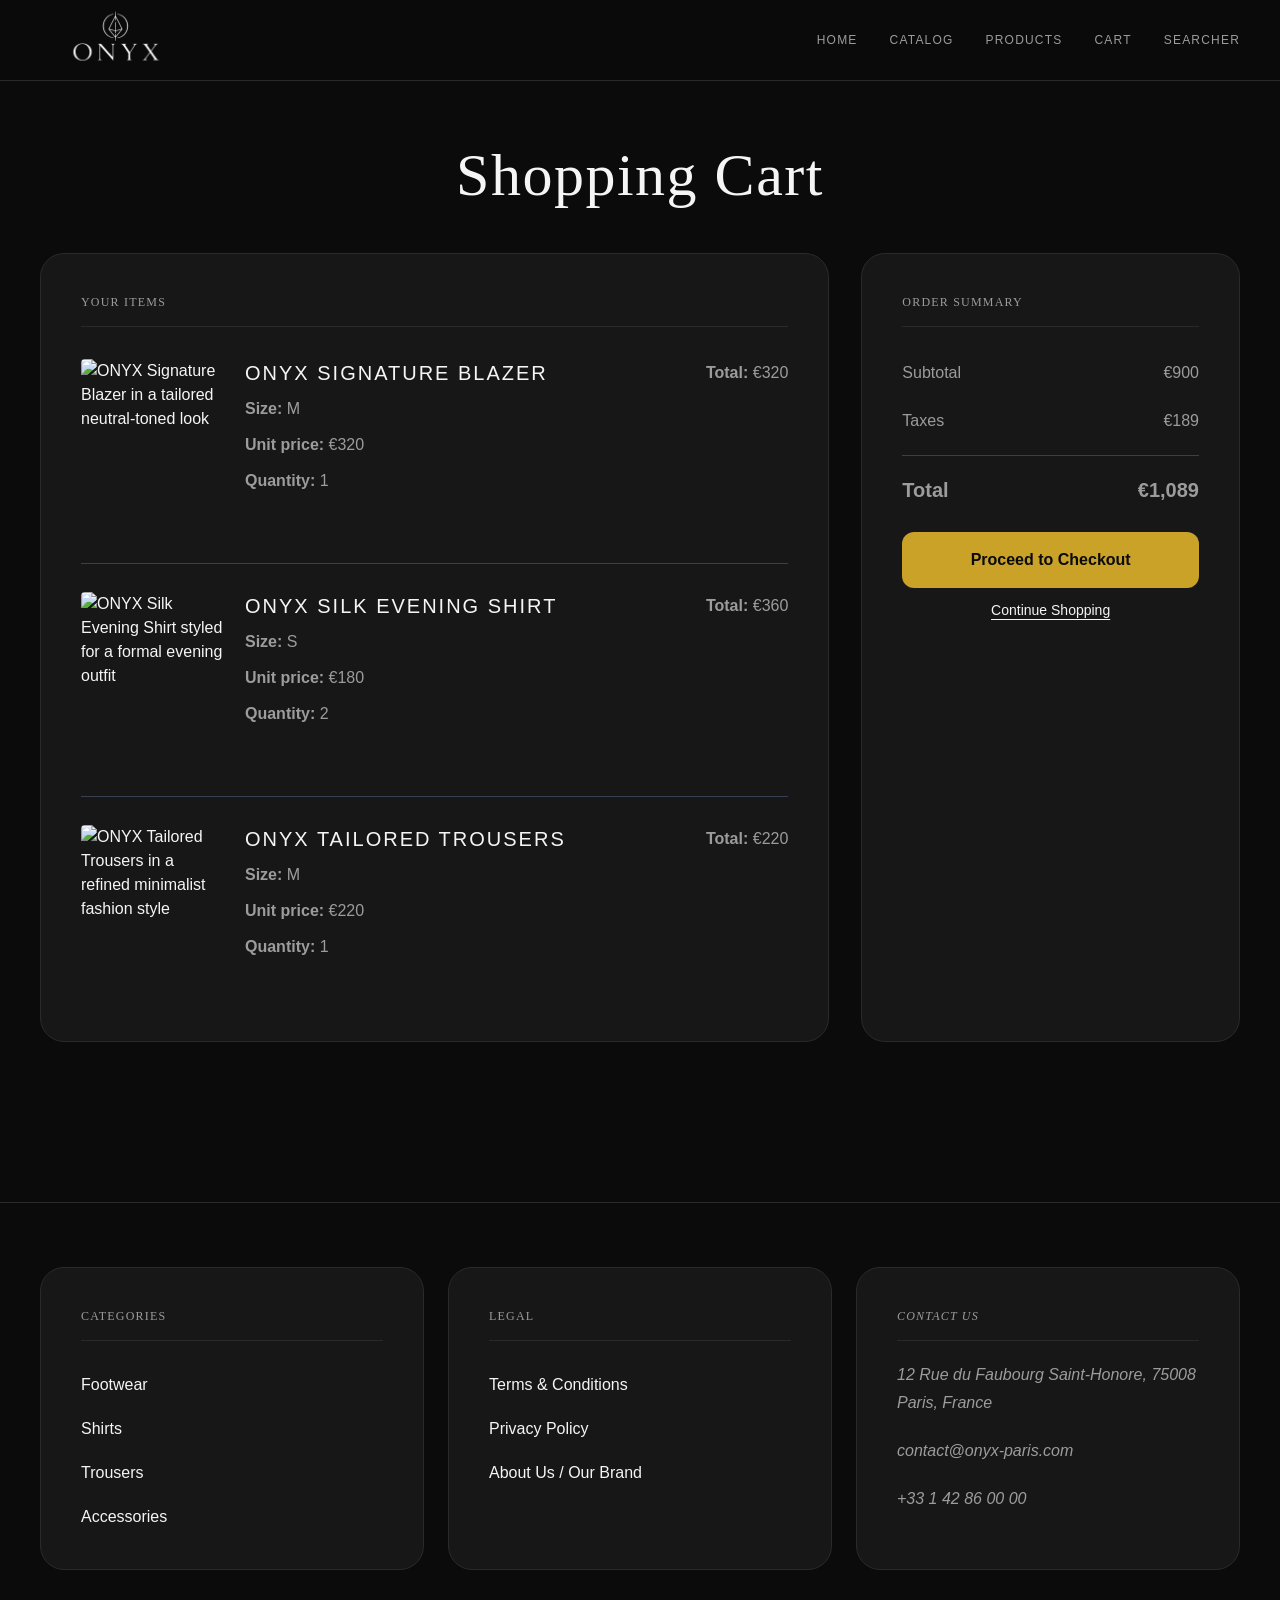
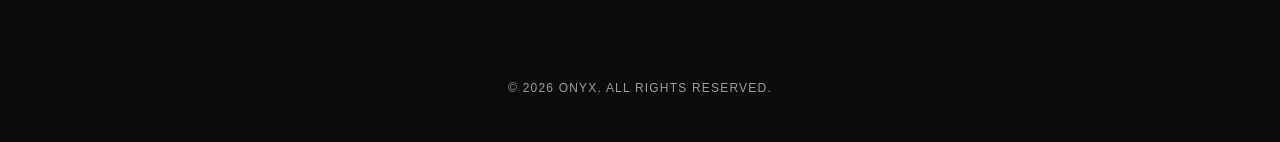
==== commit 502dc67b: "not uploaded logo fixed in catalog" ====
--- a/cart.html
+++ b/cart.html
@@ -17,31 +17,28 @@
 
     <!-- ================= NAVBAR ================= -->
 
-    <header class="navbar">
-
-        <div class="container-page nav-content">
-
-            <a href="X" class="logo">
-                <img src="ONYX_sin_fondo_en_blanco-removebg-preview.png" alt="ONYX logo" class="h-30 w-30 object-contain">
-                <span class="logo-text"></span>
+     <header class="navbar">
+        <div class="nav-content container-page">
+            <a href="index.html" class="nav-logo" aria-label="Onyx homepage">
+                <img
+                    src="ONYX_sin_fondo_en_blanco-removebg-preview.png"
+                    alt="Onyx"
+                    width="234"
+                    height="144"
+                    style="display: block; width: auto; height: 6.3rem; max-width: none;"
+                >
             </a>
 
-            <nav aria-label="Main Navigation">
-
+            <nav aria-label="Main navigation">
                 <ul class="nav-links">
-
                     <li><a href="index.html">Home</a></li>
-                    <li><a href="/">Catalog</a></li>
+                    <li><a href="index-catalogo.html">Catalog</a></li>
                     <li><a href="index-product.html">Products</a></li>
                     <li><a href="cart.html">Cart</a></li>
                     <li><a href="product-search.html">Searcher</a></li>
-
                 </ul>
-
             </nav>
-
         </div>
-
     </header>
 
     <!-- ================= MAIN ================= -->
@@ -64,7 +61,7 @@
 
                     <article class="flex flex-col gap-4 border-b border-gray-700 pb-7 sm:flex-row sm:items-start sm:gap-5">
 
-                        <img src="https://images.unsplash.com/photo-1594938298603-c8148c4dae35?auto=format&fit=crop&w=600&q=80" alt="ONYX Signature Blazer in a tailored neutral-toned look" class="h-44 w-full rounded object-cover sm:h-40 sm:w-32 sm:flex-shrink-0 md:h-44 md:w-36">
+                        <img src="https://images.unsplash.com/photo-1594938298603-c8148c4dae35?auto=format&fit=crop&w=600&q=80" alt="ONYX Signature Blazer in a tailored neutral-toned look" class="h-44 w-full rounded object-cover sm:h-40 sm:w-32 sm:shrink-0 md:h-44 md:w-36">
 
                         <div class="min-w-0 flex-1 space-y-2">
 
@@ -94,7 +91,7 @@
 
                     <article class="flex flex-col gap-4 border-b border-gray-700 pb-7 sm:flex-row sm:items-start sm:gap-5">
 
-                        <img src="https://images.unsplash.com/photo-1521572163474-6864f9cf17ab?auto=format&fit=crop&w=600&q=80" alt="ONYX Silk Evening Shirt styled for a formal evening outfit" class="h-44 w-full rounded object-cover sm:h-40 sm:w-32 sm:flex-shrink-0 md:h-44 md:w-36">
+                        <img src="https://images.unsplash.com/photo-1521572163474-6864f9cf17ab?auto=format&fit=crop&w=600&q=80" alt="ONYX Silk Evening Shirt styled for a formal evening outfit" class="h-44 w-full rounded object-cover sm:h-40 sm:w-32 sm:shrink-0 md:h-44 md:w-36">
 
                         <div class="min-w-0 flex-1 space-y-2">
 
@@ -124,7 +121,7 @@
 
                     <article class="flex flex-col gap-4 sm:flex-row sm:items-start sm:gap-5">
 
-                        <img src="https://images.pexels.com/photos/1300550/pexels-photo-1300550.jpeg?auto=compress&cs=tinysrgb&w=600" alt="ONYX Tailored Trousers in a refined minimalist fashion style" class="h-44 w-full rounded object-cover sm:h-40 sm:w-32 sm:flex-shrink-0 md:h-44 md:w-36">
+                        <img src="https://images.pexels.com/photos/1300550/pexels-photo-1300550.jpeg?auto=compress&cs=tinysrgb&w=600" alt="ONYX Tailored Trousers in a refined minimalist fashion style" class="h-44 w-full rounded object-cover sm:h-40 sm:w-32 sm:shrink-0 md:h-44 md:w-36">
 
                         <div class="min-w-0 flex-1 space-y-2">
 
@@ -187,7 +184,7 @@
                             Proceed to Checkout
                         </a>
 
-                        <a href="#" class="block text-center text-sm underline underline-offset-4">
+                        <a href="index.html" class="block text-center text-sm underline underline-offset-4">
                             Continue Shopping
                         </a>
 
@@ -200,8 +197,6 @@
         </div>
 
     </main>
-
-    <!-- ================= FOOTER ================= -->
 
     <!-- ================= FOOTER ================= -->
 
--- a/output.css
+++ b/output.css
@@ -202,15 +202,15 @@
   }
 }
 @layer utilities {
+  .isolate {
+    isolation: isolate;
+  }
   .mt-2 {
     margin-top: calc(var(--spacing) * 2);
   }
   .mt-4 {
     margin-top: calc(var(--spacing) * 4);
   }
-  .mt-6 {
-    margin-top: calc(var(--spacing) * 6);
-  }
   .mb-12 {
     margin-bottom: calc(var(--spacing) * 12);
   }
@@ -223,12 +223,18 @@
   .grid {
     display: grid;
   }
+  .h-12 {
+    height: calc(var(--spacing) * 12);
+  }
   .h-30 {
     height: calc(var(--spacing) * 30);
   }
   .h-44 {
     height: calc(var(--spacing) * 44);
   }
+  .w-12 {
+    width: calc(var(--spacing) * 12);
+  }
   .w-30 {
     width: calc(var(--spacing) * 30);
   }
@@ -252,6 +258,12 @@
   }
   .justify-between {
     justify-content: space-between;
+  }
+  .gap-1 {
+    gap: var(--spacing);
+  }
+  .gap-3 {
+    gap: calc(var(--spacing) * 3);
   }
   .gap-4 {
     gap: calc(var(--spacing) * 4);
@@ -393,7 +405,7 @@
     .sm\:w-32 {
       width: calc(var(--spacing) * 32);
     }
-    .sm\:flex-shrink-0 {
+    .sm\:shrink-0 {
       flex-shrink: 0;
     }
     .sm\:flex-row {
@@ -401,6 +413,9 @@
     }
     .sm\:items-start {
       align-items: flex-start;
+    }
+    .sm\:justify-between {
+      justify-content: space-between;
     }
     .sm\:gap-5 {
       gap: calc(var(--spacing) * 5);
@@ -451,6 +466,11 @@
     }
     .md\:pl-6 {
       padding-left: calc(var(--spacing) * 6);
+    }
+  }
+  @media (width >= 64rem) {
+    .lg\:flex-row {
+      flex-direction: row;
     }
   }
 }
